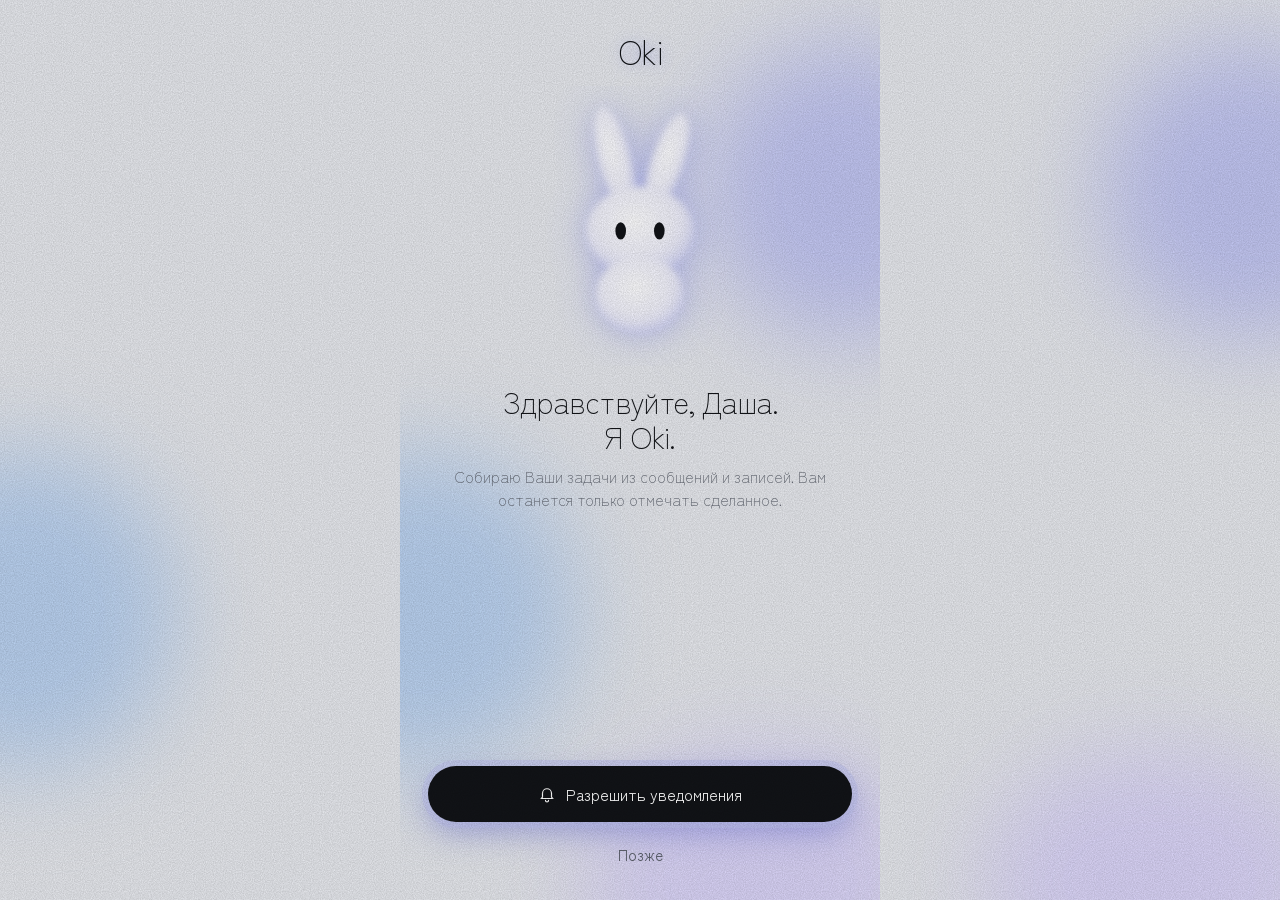
==== t1/index.html @ 2d14ebaf "Trial pages for the top bar look Co-Authored-By: Claude Opus 5.5 <noreply@anthropic.com>" ====
<!doctype html>
<html lang="ru">
<head>
<meta charset="utf-8">
<base href="../">
<meta name="viewport" content="width=device-width, initial-scale=1, viewport-fit=cover">
<meta name="apple-mobile-web-app-capable" content="yes">
<meta name="mobile-web-app-capable" content="yes">
<meta name="apple-mobile-web-app-status-bar-style" content="white-translucent">
<meta name="apple-mobile-web-app-title" content="Проба 1">
<meta name="theme-color" content="#E9EBF0">
<meta name="format-detection" content="telephone=no">
<title>Oki</title>
<link rel="apple-touch-icon" href="icon-180.png">
<link rel="icon" href="icon.svg" type="image/svg+xml">
<link rel="preconnect" href="https://fonts.googleapis.com">
<link rel="preconnect" href="https://fonts.gstatic.com" crossorigin>
<link href="https://fonts.googleapis.com/css2?family=Zen+Kaku+Gothic+New:wght@300;400;500;700&family=IBM+Plex+Mono:wght@400;500&display=swap" rel="stylesheet">
<link rel="stylesheet" href="app.css">
</head>
<body>
<svg width="0" height="0" style="position:absolute" aria-hidden="true"><defs>
  <radialGradient id="aFill" cx="45%" cy="40%" r="70%"><stop offset="0" stop-color="#fff"/><stop offset=".6" stop-color="#F1F1FD"/><stop offset="1" stop-color="#C9CCF6"/></radialGradient>
  <radialGradient id="aFillWarm" cx="45%" cy="40%" r="70%"><stop offset="0" stop-color="#fff"/><stop offset=".55" stop-color="#FBF1FD"/><stop offset="1" stop-color="#E4C6F5"/></radialGradient>
  <radialGradient id="aFillGrey" cx="45%" cy="40%" r="70%"><stop offset="0" stop-color="#FAFAFB"/><stop offset=".6" stop-color="#ECEDF1"/><stop offset="1" stop-color="#C6C9D2"/></radialGradient>
  <filter id="soft" x="-30%" y="-30%" width="160%" height="160%"><feGaussianBlur stdDeviation="3.5"/></filter>
  <filter id="aura" x="-60%" y="-60%" width="220%" height="220%"><feGaussianBlur stdDeviation="20"/></filter>
</defs></svg>
<div id="bg"><i class="blob b1"></i><i class="blob b2"></i><i class="blob b3"></i></div>
<main id="view"></main>
<div id="layer"></div>
<div id="toast" role="status"></div>
<div class="grain"></div>
<script src="sample.js"></script>
<script src="store.js"></script>
<script src="sync.js"></script>
<script src="app.js"></script>
<script src="motion.js"></script>
</body>
</html>
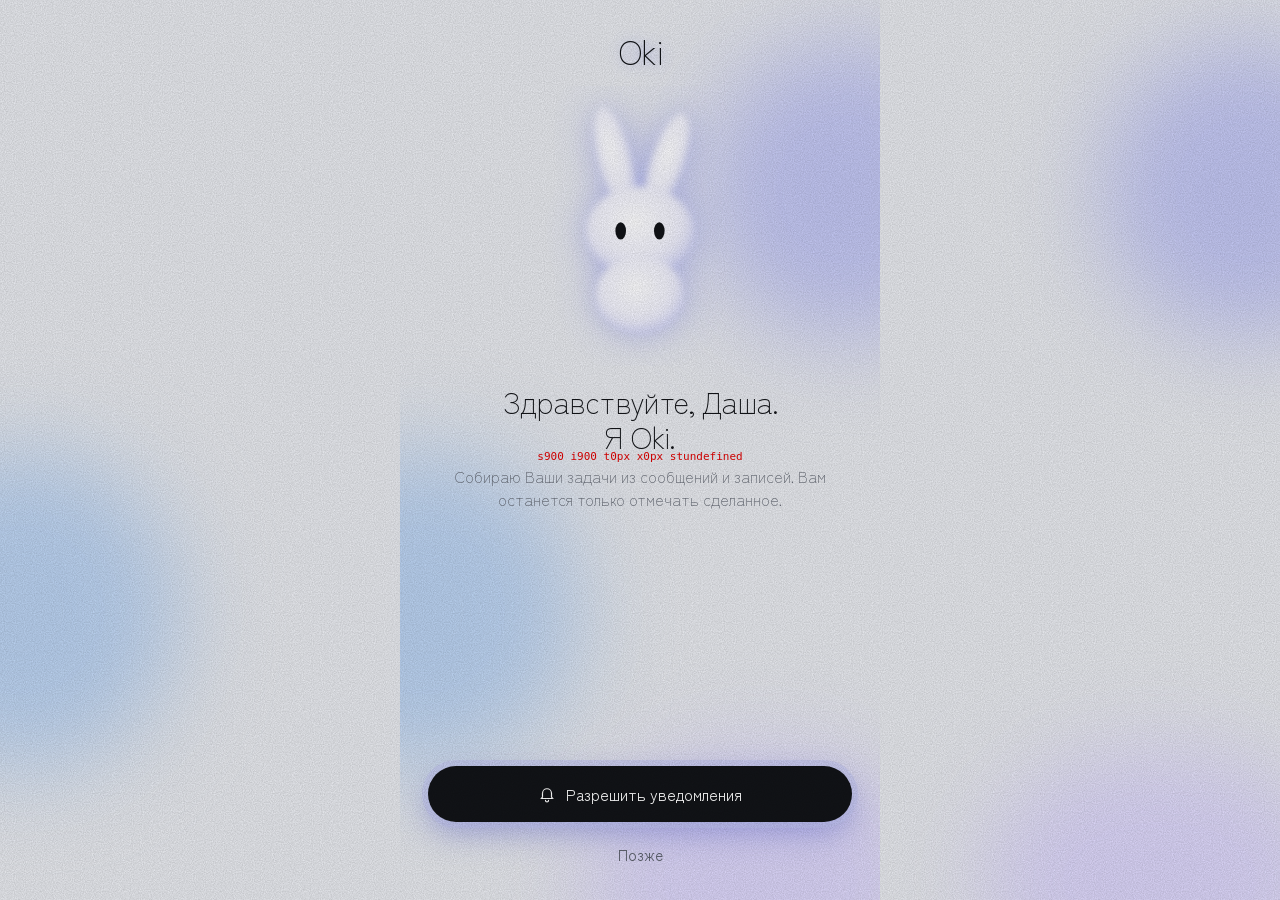
==== commit edd5b2f8: "Stretch to the bottom under a see-through status bar; trial readout Co-Authored-By: Claude Opus 5.5 " ====
--- a/t1/index.html
+++ b/t1/index.html
@@ -36,5 +36,12 @@
 <script src="sync.js"></script>
 <script src="app.js"></script>
 <script src="motion.js"></script>
+<script>
+// trial page only: tiny numbers for Claude to read off the screenshot
+setTimeout(() => { const d = document.createElement('div'); const cs = getComputedStyle(document.documentElement);
+  d.style.cssText = 'position:fixed;left:0;right:0;top:50%;text-align:center;font:11px monospace;color:#c00;z-index:999;pointer-events:none';
+  d.textContent = `s${screen.height} i${innerHeight} t${getComputedStyle(document.getElementById('satprobe')).paddingTop} x${cs.getPropertyValue('--xb')} st${navigator.standalone}`;
+  document.body.append(d); }, 800);
+</script>
 </body>
 </html>
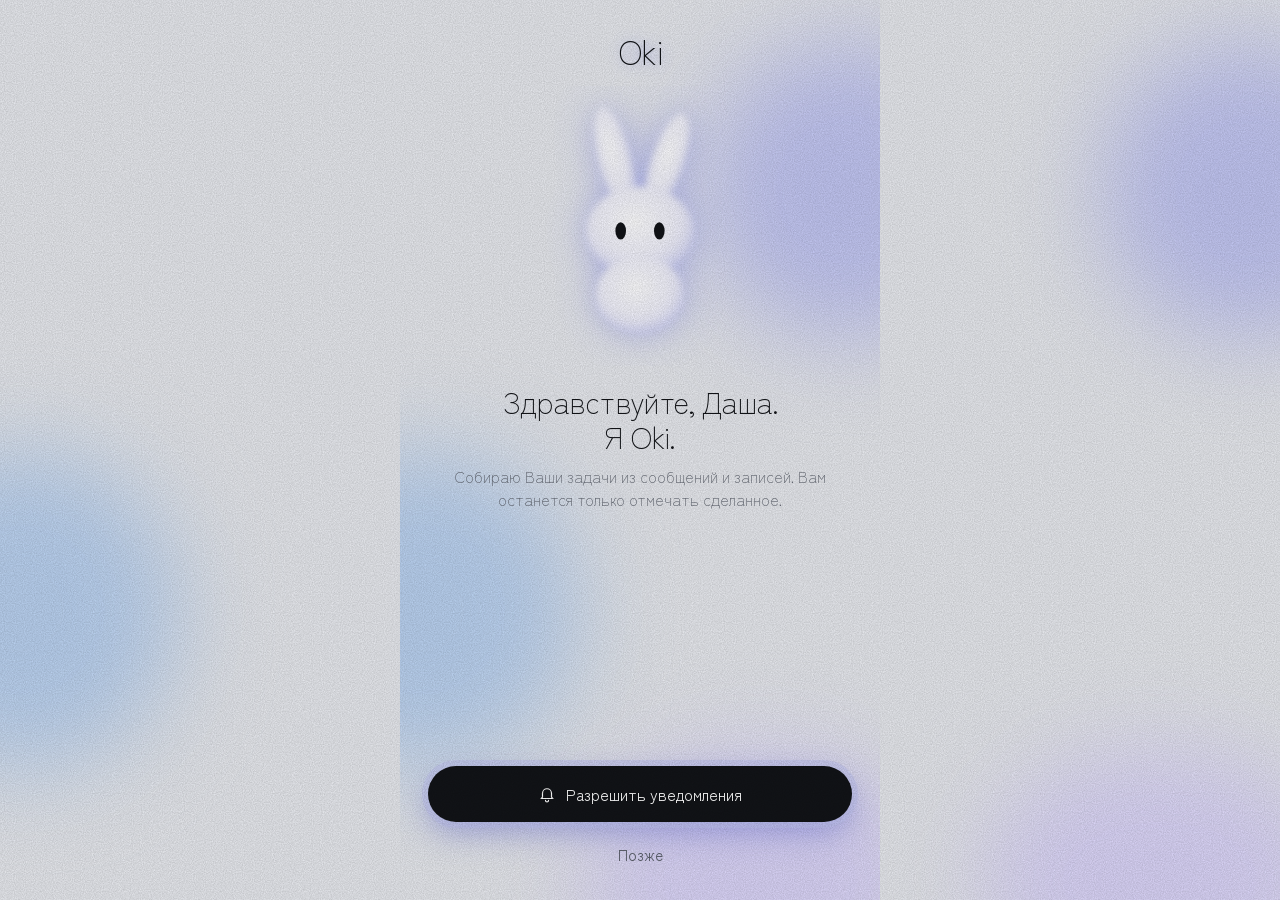
==== commit 6e2058f0: "Readout on trial 2 (the one that works) Co-Authored-By: Claude Opus 5.5 <noreply@anthropic.com>" ====
--- a/t1/index.html
+++ b/t1/index.html
@@ -36,12 +36,5 @@
 <script src="sync.js"></script>
 <script src="app.js"></script>
 <script src="motion.js"></script>
-<script>
-// trial page only: tiny numbers for Claude to read off the screenshot
-setTimeout(() => { const d = document.createElement('div'); const cs = getComputedStyle(document.documentElement);
-  d.style.cssText = 'position:fixed;left:0;right:0;top:50%;text-align:center;font:11px monospace;color:#c00;z-index:999;pointer-events:none';
-  d.textContent = `s${screen.height} i${innerHeight} t${getComputedStyle(document.getElementById('satprobe')).paddingTop} x${cs.getPropertyValue('--xb')} st${navigator.standalone}`;
-  document.body.append(d); }, 800);
-</script>
 </body>
 </html>
